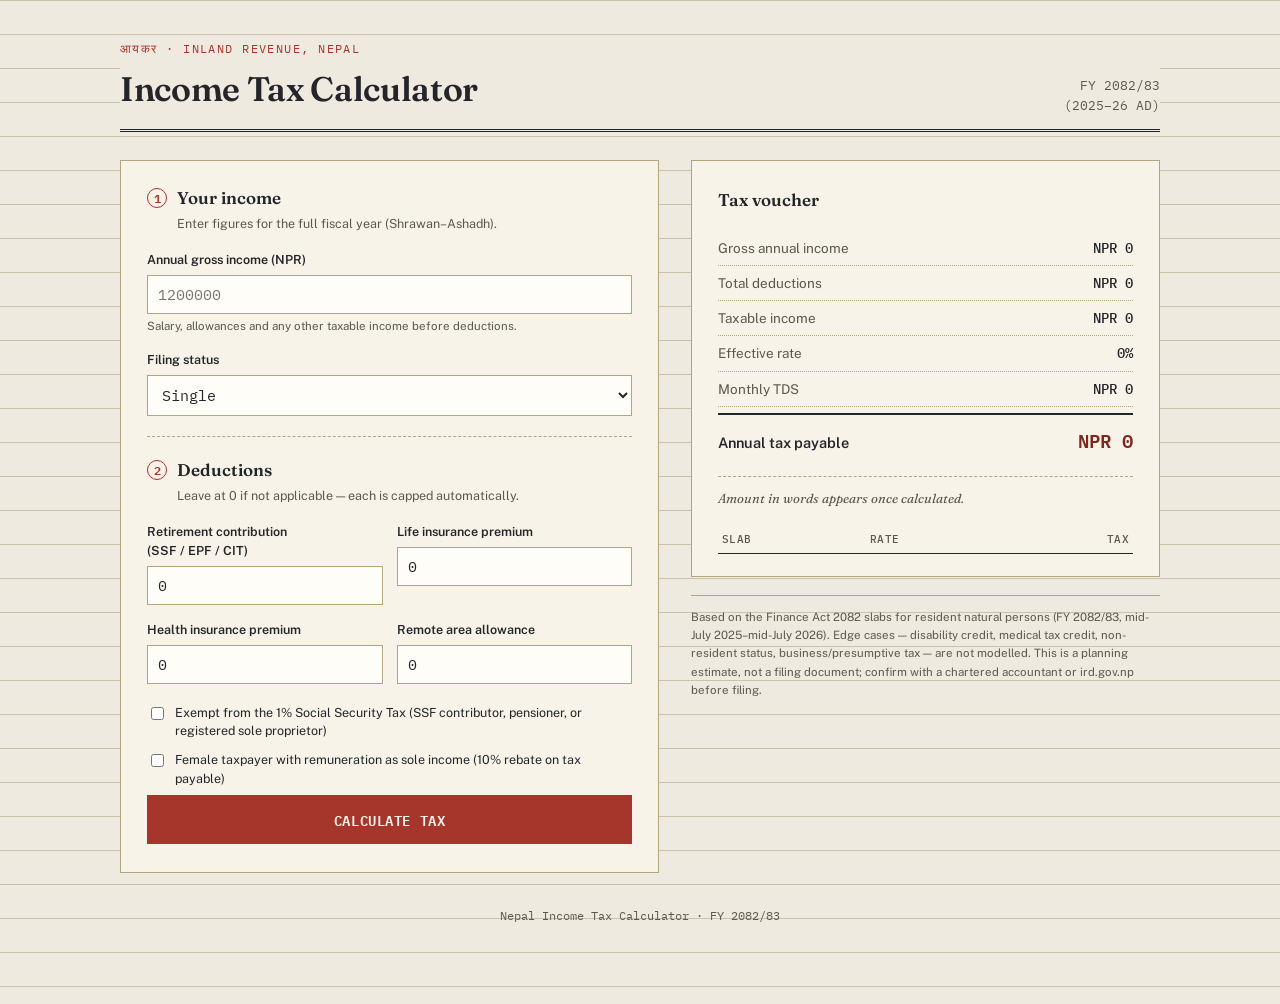
==== index.html @ 4b5501b2 "Rename index.html.html to index.html" ====
<!DOCTYPE html>
<html lang="en">
<head>
<meta charset="UTF-8">
<meta name="viewport" content="width=device-width, initial-scale=1.0">
<title>Nepal Income Tax Calculator FY 2082/83 (2025/26)</title>
<meta name="description" content="Free Nepal income tax / TDS calculator for FY 2082/83 (2025-26). Progressive slabs, SSF/insurance deductions, female rebate, monthly TDS.">
<link rel="preconnect" href="https://fonts.googleapis.com">
<link rel="preconnect" href="https://fonts.gstatic.com" crossorigin>
<link href="https://fonts.googleapis.com/css2?family=Fraunces:opsz,wght@9..144,400;9..144,500;9..144,600&family=Public+Sans:wght@400;500;600&family=IBM+Plex+Mono:wght@400;500;600&display=swap" rel="stylesheet">
<style>
  :root{
    --paper:#EFEAE0;
    --paper-card:#F7F3E9;
    --ink:#23252B;
    --ink-soft:#5b584e;
    --rule:#CBC2A8;
    --rule-strong:#B3A67C;
    --crimson:#A6362B;
    --crimson-dark:#7C271F;
    --gold:#9C7A2E;
    --forest:#33513A;
  }
  *{box-sizing:border-box;}
  html,body{margin:0;padding:0;}
  body{
    background:var(--paper);
    background-image:
      linear-gradient(var(--rule) 1px, transparent 1px);
    background-size: 100% 34px;
    color:var(--ink);
    font-family:'Public Sans', sans-serif;
    line-height:1.5;
    padding: 40px 20px 80px;
  }
  .wrap{max-width:1040px;margin:0 auto;}
  header{
    display:flex; justify-content:space-between; align-items:flex-end;
    border-bottom: 3px double var(--ink);
    padding-bottom: 14px; margin-bottom: 28px;
    background: var(--paper);
  }
  .eyebrow{
    font-family:'IBM Plex Mono', monospace;
    font-size:12px; letter-spacing:.12em; text-transform:uppercase;
    color:var(--crimson); margin:0 0 6px;
  }
  h1{
    font-family:'Fraunces', serif; font-weight:600; font-size:34px;
    margin:0; letter-spacing:-0.01em;
  }
  header .fy{
    font-family:'IBM Plex Mono', monospace; font-size:13px; text-align:right;
    color:var(--ink-soft); background:var(--paper);
  }
  .layout{
    display:grid; grid-template-columns: 1.15fr 1fr; gap: 32px;
    align-items:start;
  }
  @media (max-width: 860px){ .layout{ grid-template-columns: 1fr; } }

  .ledger{
    background:var(--paper-card);
    border:1px solid var(--rule-strong);
    padding: 24px 26px 28px;
  }
  .ledger h2{
    font-family:'Fraunces', serif; font-size:17px; font-weight:600;
    margin:0 0 4px; display:flex; align-items:center; gap:10px;
  }
  .ledger h2 .num{
    font-family:'IBM Plex Mono', monospace; font-size:12px; color:var(--crimson);
    border:1px solid var(--crimson); width:20px; height:20px; border-radius:50%;
    display:flex; align-items:center; justify-content:center; flex-shrink:0;
  }
  .ledger .sub{ font-size:12.5px; color:var(--ink-soft); margin:0 0 18px 30px;}

  .field{ margin-bottom:16px; }
  .field label{
    display:block; font-size:12.5px; font-weight:600; color:var(--ink);
    margin-bottom:5px;
  }
  .field .hint{ font-size:11.5px; color:var(--ink-soft); margin-top:4px; }
  .field input[type=number], .field select{
    width:100%; font-family:'IBM Plex Mono', monospace; font-size:15px;
    padding:9px 10px; border:1px solid var(--rule-strong);
    background:#FFFDF7; color:var(--ink);
  }
  .field input[type=number]:focus, .field select:focus{
    outline:2px solid var(--crimson); outline-offset:1px;
  }
  .row2{ display:grid; grid-template-columns:1fr 1fr; gap:14px; }
  .checks{ display:flex; flex-direction:column; gap:10px; margin-top:4px; }
  .check{ display:flex; align-items:flex-start; gap:8px; font-size:12.5px; }
  .check input{ margin-top:3px; }
  .divider{ border:none; border-top:1px dashed var(--rule-strong); margin:20px 0; }

  button.calc{
    width:100%; margin-top:6px; padding:13px; font-family:'IBM Plex Mono', monospace;
    font-size:14px; font-weight:600; letter-spacing:.04em; text-transform:uppercase;
    background:var(--crimson); color:#F7F3E9; border:none; cursor:pointer;
  }
  button.calc:hover{ background:var(--crimson-dark); }

  .result-col{ position:relative; }
  .voucher{
    background:var(--paper-card); border:1px solid var(--rule-strong);
    padding:26px 26px 22px; min-height: 200px; position:relative; overflow:hidden;
  }
  .voucher h2{
    font-family:'Fraunces', serif; font-size:17px; font-weight:600; margin:0 0 18px;
  }
  .line{
    display:flex; justify-content:space-between; align-items:baseline;
    padding:7px 0; border-bottom:1px dotted var(--rule-strong);
    font-size:13.5px;
  }
  .line .lbl{ color:var(--ink-soft); }
  .line .val{ font-family:'IBM Plex Mono', monospace; font-weight:500; }
  .line.total{
    border-bottom:none; border-top:2px solid var(--ink); margin-top:6px; padding-top:12px;
  }
  .line.total .lbl{ color:var(--ink); font-weight:600; font-size:14.5px; }
  .line.total .val{ font-size:19px; font-weight:600; color:var(--crimson-dark); }

  .words{
    font-family:'Fraunces', serif; font-style:italic; font-size:13px;
    color:var(--ink-soft); margin-top:14px; border-top:1px dashed var(--rule-strong);
    padding-top:12px;
  }

  .slabtable{ width:100%; border-collapse:collapse; margin-top:18px; font-size:12px; }
  .slabtable th{
    text-align:left; font-family:'IBM Plex Mono', monospace; font-weight:500;
    color:var(--ink-soft); border-bottom:1px solid var(--ink); padding:5px 4px;
    text-transform:uppercase; letter-spacing:.03em; font-size:10.5px;
  }
  .slabtable td{
    padding:6px 4px; border-bottom:1px dotted var(--rule);
    font-family:'IBM Plex Mono', monospace;
  }
  .slabtable td:last-child, .slabtable th:last-child{ text-align:right; }

  .stamp-zone{
    position:absolute; top:20px; right:20px; width:112px; height:112px;
    opacity:0; transform:scale(1.5) rotate(-14deg);
    transition: opacity .35s ease, transform .45s cubic-bezier(.2,1.4,.4,1);
    pointer-events:none;
  }
  .stamp-zone.show{ opacity:1; transform:scale(1) rotate(-9deg); }
  .stamp-zone svg{ width:100%; height:100%; }

  .note{
    font-size:11.5px; color:var(--ink-soft); margin-top:18px; line-height:1.6;
    border-top:1px solid var(--rule-strong); padding-top:12px;
  }
  footer{
    margin-top:34px; text-align:center; font-size:11.5px; color:var(--ink-soft);
    font-family:'IBM Plex Mono', monospace;
  }
</style>
</head>
<body>
<div class="wrap">

  <header>
    <div>
      <p class="eyebrow">आयकर &middot; Inland Revenue, Nepal</p>
      <h1>Income Tax Calculator</h1>
    </div>
    <div class="fy">FY 2082/83<br>(2025&ndash;26 AD)</div>
  </header>

  <div class="layout">

    <div class="ledger">
      <h2><span class="num">1</span> Your income</h2>
      <p class="sub">Enter figures for the full fiscal year (Shrawan&ndash;Ashadh).</p>

      <div class="field">
        <label for="gross">Annual gross income (NPR)</label>
        <input type="number" id="gross" min="0" step="1000" placeholder="1200000">
        <div class="hint">Salary, allowances and any other taxable income before deductions.</div>
      </div>

      <div class="field">
        <label for="status">Filing status</label>
        <select id="status">
          <option value="single">Single</option>
          <option value="couple">Couple (joint)</option>
        </select>
      </div>

      <hr class="divider">
      <h2><span class="num">2</span> Deductions</h2>
      <p class="sub">Leave at 0 if not applicable &mdash; each is capped automatically.</p>

      <div class="row2">
        <div class="field">
          <label for="retire">Retirement contribution<br>(SSF / EPF / CIT)</label>
          <input type="number" id="retire" min="0" step="1000" value="0">
        </div>
        <div class="field">
          <label for="life">Life insurance premium</label>
          <input type="number" id="life" min="0" step="500" value="0">
        </div>
      </div>
      <div class="row2">
        <div class="field">
          <label for="health">Health insurance premium</label>
          <input type="number" id="health" min="0" step="500" value="0">
        </div>
        <div class="field">
          <label for="remote">Remote area allowance</label>
          <input type="number" id="remote" min="0" step="1000" value="0">
        </div>
      </div>

      <div class="checks">
        <label class="check"><input type="checkbox" id="ssfExempt"> Exempt from the 1% Social Security Tax (SSF contributor, pensioner, or registered sole proprietor)</label>
        <label class="check"><input type="checkbox" id="femaleRebate"> Female taxpayer with remuneration as sole income (10% rebate on tax payable)</label>
      </div>

      <button class="calc" id="calcBtn">Calculate tax</button>
    </div>

    <div class="result-col">
      <div class="voucher" id="voucher">
        <h2>Tax voucher</h2>

        <div class="line"><span class="lbl">Gross annual income</span><span class="val" id="rGross">NPR 0</span></div>
        <div class="line"><span class="lbl">Total deductions</span><span class="val" id="rDeduct">NPR 0</span></div>
        <div class="line"><span class="lbl">Taxable income</span><span class="val" id="rTaxable">NPR 0</span></div>
        <div class="line"><span class="lbl">Effective rate</span><span class="val" id="rEff">0%</span></div>
        <div class="line"><span class="lbl">Monthly TDS</span><span class="val" id="rMonthly">NPR 0</span></div>
        <div class="line total"><span class="lbl">Annual tax payable</span><span class="val" id="rTotal">NPR 0</span></div>

        <p class="words" id="rWords">Amount in words appears once calculated.</p>

        <table class="slabtable">
          <thead><tr><th>Slab</th><th>Rate</th><th>Tax</th></tr></thead>
          <tbody id="slabBody"></tbody>
        </table>

        <div class="stamp-zone" id="stampZone">
          <svg viewBox="0 0 120 120">
            <circle cx="60" cy="60" r="52" fill="none" stroke="#A6362B" stroke-width="3" stroke-dasharray="4 3"/>
            <circle cx="60" cy="60" r="43" fill="none" stroke="#A6362B" stroke-width="1.5"/>
            <text x="60" y="42" text-anchor="middle" font-family="IBM Plex Mono, monospace" font-size="9" fill="#A6362B" font-weight="600" letter-spacing="1">CALCULATED</text>
            <text x="60" y="68" text-anchor="middle" font-family="Fraunces, serif" font-size="17" fill="#A6362B" font-weight="600">कर</text>
            <text x="60" y="88" text-anchor="middle" font-family="IBM Plex Mono, monospace" font-size="8" fill="#A6362B" letter-spacing="1">FY 2082/83</text>
          </svg>
        </div>
      </div>

      <p class="note">Based on the Finance Act 2082 slabs for resident natural persons (FY 2082/83, mid-July 2025&ndash;mid-July 2026). Edge cases &mdash; disability credit, medical tax credit, non-resident status, business/presumptive tax &mdash; are not modelled. This is a planning estimate, not a filing document; confirm with a chartered accountant or ird.gov.np before filing.</p>
    </div>

  </div>

  <footer>Nepal Income Tax Calculator &middot; FY 2082/83</footer>
</div>

<script>
function slabsFor(status){
  if(status === 'couple'){
    return [
      [0, 600000, 0.01],
      [600000, 800000, 0.10],
      [800000, 1100000, 0.20],
      [1100000, 2000000, 0.30],
      [2000000, 5000000, 0.36],
      [5000000, Infinity, 0.39]
    ];
  }
  return [
    [0, 500000, 0.01],
    [500000, 700000, 0.10],
    [700000, 1000000, 0.20],
    [1000000, 2000000, 0.30],
    [2000000, 5000000, 0.36],
    [5000000, Infinity, 0.39]
  ];
}

function fmt(n){
  n = Math.round(n);
  return 'NPR ' + n.toLocaleString('en-IN');
}

function numberToWordsNPR(n){
  n = Math.round(n);
  if(n === 0) return 'Zero rupees only.';
  const ones = ['','one','two','three','four','five','six','seven','eight','nine','ten',
    'eleven','twelve','thirteen','fourteen','fifteen','sixteen','seventeen','eighteen','nineteen'];
  const tens = ['','','twenty','thirty','forty','fifty','sixty','seventy','eighty','ninety'];
  function twoDigit(x){
    if(x < 20) return ones[x];
    return tens[Math.floor(x/10)] + (x%10 ? '-' + ones[x%10] : '');
  }
  function threeDigit(x){
    let s = '';
    if(x >= 100){ s += ones[Math.floor(x/100)] + ' hundred'; x = x % 100; if(x) s += ' '; }
    if(x) s += twoDigit(x);
    return s;
  }
  let crore = Math.floor(n / 10000000); n %= 10000000;
  let lakh = Math.floor(n / 100000); n %= 100000;
  let thousand = Math.floor(n / 1000); n %= 1000;
  let rest = n;
  let parts = [];
  if(crore) parts.push(threeDigit(crore) + ' crore');
  if(lakh) parts.push(threeDigit(lakh) + ' lakh');
  if(thousand) parts.push(threeDigit(thousand) + ' thousand');
  if(rest) parts.push(threeDigit(rest));
  let words = parts.join(' ');
  words = words.charAt(0).toUpperCase() + words.slice(1);
  return words + ' rupees only.';
}

document.getElementById('calcBtn').addEventListener('click', function(){
  const gross = parseFloat(document.getElementById('gross').value) || 0;
  const status = document.getElementById('status').value;
  const retireRaw = parseFloat(document.getElementById('retire').value) || 0;
  const lifeRaw = parseFloat(document.getElementById('life').value) || 0;
  const healthRaw = parseFloat(document.getElementById('health').value) || 0;
  const remoteRaw = parseFloat(document.getElementById('remote').value) || 0;
  const ssfExempt = document.getElementById('ssfExempt').checked;
  const femaleRebate = document.getElementById('femaleRebate').checked;

  const retire = Math.min(retireRaw, 500000, gross/3);
  const life = Math.min(lifeRaw, 40000);
  const health = Math.min(healthRaw, 20000);
  const remote = Math.min(remoteRaw, 50000);
  const totalDeduct = retire + life + health + remote;

  const taxable = Math.max(gross - totalDeduct, 0);

  const slabs = slabsFor(status);
  let tax = 0;
  let remaining = taxable;
  let breakdown = [];

  for(const [from, to, rate] of slabs){
    if(remaining <= 0) break;
    const bandSize = (to === Infinity) ? remaining : Math.min(to - from, remaining);
    if(bandSize <= 0) continue;
    let bandTax = bandSize * rate;
    if(ssfExempt && rate === 0.01) bandTax = 0;
    tax += bandTax;
    breakdown.push({from, to, rate, bandSize, bandTax});
    remaining -= bandSize;
  }

  if(femaleRebate) tax = tax * 0.9;

  const effRate = gross > 0 ? (tax / gross * 100) : 0;
  const monthly = tax / 12;

  document.getElementById('rGross').textContent = fmt(gross);
  document.getElementById('rDeduct').textContent = fmt(totalDeduct);
  document.getElementById('rTaxable').textContent = fmt(taxable);
  document.getElementById('rEff').textContent = effRate.toFixed(1) + '%';
  document.getElementById('rMonthly').textContent = fmt(monthly);
  document.getElementById('rTotal').textContent = fmt(tax);
  document.getElementById('rWords').textContent = numberToWordsNPR(tax);

  const body = document.getElementById('slabBody');
  body.innerHTML = '';
  breakdown.forEach(b=>{
    const tr = document.createElement('tr');
    const rateLabel = (ssfExempt && b.rate === 0.01) ? '0% (exempt)' : (b.rate*100) + '%';
    const toLabel = b.to === Infinity ? 'above' : fmt(b.to);
    tr.innerHTML = '<td>' + fmt(b.from) + ' &ndash; ' + toLabel + '</td>' +
                   '<td>' + rateLabel + '</td>' +
                   '<td>' + fmt(b.bandTax) + '</td>';
    body.appendChild(tr);
  });

  const stamp = document.getElementById('stampZone');
  stamp.classList.remove('show');
  void stamp.offsetWidth;
  stamp.classList.add('show');
});
</script>
</body>
</html>
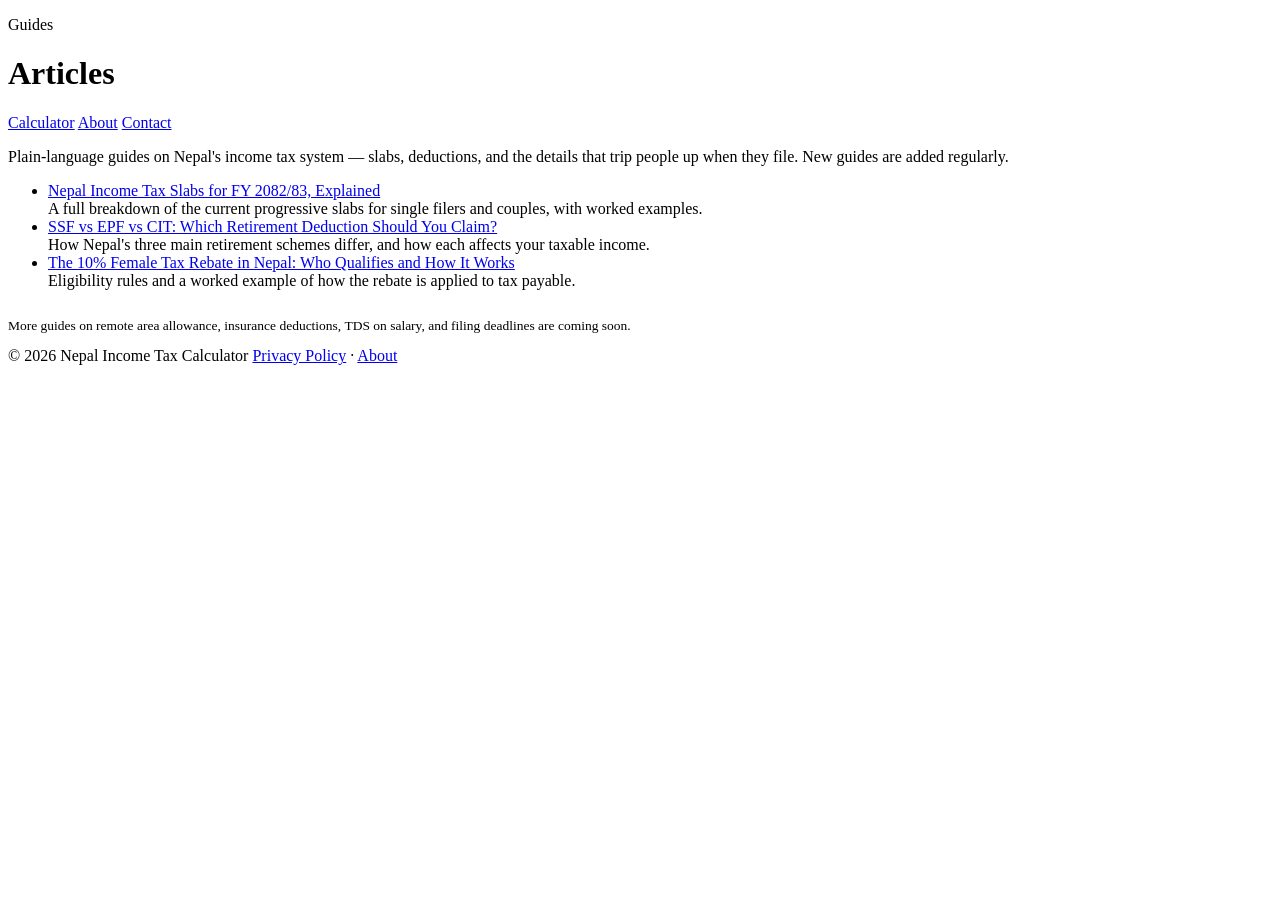
==== commit 6d8168e3: "Add files via upload Add site pages and articles" ====
--- a/index.html
+++ b/index.html
@@ -3,385 +3,49 @@
 <head>
 <meta charset="UTF-8">
 <meta name="viewport" content="width=device-width, initial-scale=1.0">
-<title>Nepal Income Tax Calculator FY 2082/83 (2025/26)</title>
-<meta name="description" content="Free Nepal income tax / TDS calculator for FY 2082/83 (2025-26). Progressive slabs, SSF/insurance deductions, female rebate, monthly TDS.">
+<title>Articles | Nepal Income Tax Calculator</title>
+<meta name="description" content="Guides on Nepal income tax: slabs, deductions, SSF vs EPF, filing tips, and more.">
 <link rel="preconnect" href="https://fonts.googleapis.com">
-<link rel="preconnect" href="https://fonts.gstatic.com" crossorigin>
 <link href="https://fonts.googleapis.com/css2?family=Fraunces:opsz,wght@9..144,400;9..144,500;9..144,600&family=Public+Sans:wght@400;500;600&family=IBM+Plex+Mono:wght@400;500;600&display=swap" rel="stylesheet">
-<style>
-  :root{
-    --paper:#EFEAE0;
-    --paper-card:#F7F3E9;
-    --ink:#23252B;
-    --ink-soft:#5b584e;
-    --rule:#CBC2A8;
-    --rule-strong:#B3A67C;
-    --crimson:#A6362B;
-    --crimson-dark:#7C271F;
-    --gold:#9C7A2E;
-    --forest:#33513A;
-  }
-  *{box-sizing:border-box;}
-  html,body{margin:0;padding:0;}
-  body{
-    background:var(--paper);
-    background-image:
-      linear-gradient(var(--rule) 1px, transparent 1px);
-    background-size: 100% 34px;
-    color:var(--ink);
-    font-family:'Public Sans', sans-serif;
-    line-height:1.5;
-    padding: 40px 20px 80px;
-  }
-  .wrap{max-width:1040px;margin:0 auto;}
-  header{
-    display:flex; justify-content:space-between; align-items:flex-end;
-    border-bottom: 3px double var(--ink);
-    padding-bottom: 14px; margin-bottom: 28px;
-    background: var(--paper);
-  }
-  .eyebrow{
-    font-family:'IBM Plex Mono', monospace;
-    font-size:12px; letter-spacing:.12em; text-transform:uppercase;
-    color:var(--crimson); margin:0 0 6px;
-  }
-  h1{
-    font-family:'Fraunces', serif; font-weight:600; font-size:34px;
-    margin:0; letter-spacing:-0.01em;
-  }
-  header .fy{
-    font-family:'IBM Plex Mono', monospace; font-size:13px; text-align:right;
-    color:var(--ink-soft); background:var(--paper);
-  }
-  .layout{
-    display:grid; grid-template-columns: 1.15fr 1fr; gap: 32px;
-    align-items:start;
-  }
-  @media (max-width: 860px){ .layout{ grid-template-columns: 1fr; } }
-
-  .ledger{
-    background:var(--paper-card);
-    border:1px solid var(--rule-strong);
-    padding: 24px 26px 28px;
-  }
-  .ledger h2{
-    font-family:'Fraunces', serif; font-size:17px; font-weight:600;
-    margin:0 0 4px; display:flex; align-items:center; gap:10px;
-  }
-  .ledger h2 .num{
-    font-family:'IBM Plex Mono', monospace; font-size:12px; color:var(--crimson);
-    border:1px solid var(--crimson); width:20px; height:20px; border-radius:50%;
-    display:flex; align-items:center; justify-content:center; flex-shrink:0;
-  }
-  .ledger .sub{ font-size:12.5px; color:var(--ink-soft); margin:0 0 18px 30px;}
-
-  .field{ margin-bottom:16px; }
-  .field label{
-    display:block; font-size:12.5px; font-weight:600; color:var(--ink);
-    margin-bottom:5px;
-  }
-  .field .hint{ font-size:11.5px; color:var(--ink-soft); margin-top:4px; }
-  .field input[type=number], .field select{
-    width:100%; font-family:'IBM Plex Mono', monospace; font-size:15px;
-    padding:9px 10px; border:1px solid var(--rule-strong);
-    background:#FFFDF7; color:var(--ink);
-  }
-  .field input[type=number]:focus, .field select:focus{
-    outline:2px solid var(--crimson); outline-offset:1px;
-  }
-  .row2{ display:grid; grid-template-columns:1fr 1fr; gap:14px; }
-  .checks{ display:flex; flex-direction:column; gap:10px; margin-top:4px; }
-  .check{ display:flex; align-items:flex-start; gap:8px; font-size:12.5px; }
-  .check input{ margin-top:3px; }
-  .divider{ border:none; border-top:1px dashed var(--rule-strong); margin:20px 0; }
-
-  button.calc{
-    width:100%; margin-top:6px; padding:13px; font-family:'IBM Plex Mono', monospace;
-    font-size:14px; font-weight:600; letter-spacing:.04em; text-transform:uppercase;
-    background:var(--crimson); color:#F7F3E9; border:none; cursor:pointer;
-  }
-  button.calc:hover{ background:var(--crimson-dark); }
-
-  .result-col{ position:relative; }
-  .voucher{
-    background:var(--paper-card); border:1px solid var(--rule-strong);
-    padding:26px 26px 22px; min-height: 200px; position:relative; overflow:hidden;
-  }
-  .voucher h2{
-    font-family:'Fraunces', serif; font-size:17px; font-weight:600; margin:0 0 18px;
-  }
-  .line{
-    display:flex; justify-content:space-between; align-items:baseline;
-    padding:7px 0; border-bottom:1px dotted var(--rule-strong);
-    font-size:13.5px;
-  }
-  .line .lbl{ color:var(--ink-soft); }
-  .line .val{ font-family:'IBM Plex Mono', monospace; font-weight:500; }
-  .line.total{
-    border-bottom:none; border-top:2px solid var(--ink); margin-top:6px; padding-top:12px;
-  }
-  .line.total .lbl{ color:var(--ink); font-weight:600; font-size:14.5px; }
-  .line.total .val{ font-size:19px; font-weight:600; color:var(--crimson-dark); }
-
-  .words{
-    font-family:'Fraunces', serif; font-style:italic; font-size:13px;
-    color:var(--ink-soft); margin-top:14px; border-top:1px dashed var(--rule-strong);
-    padding-top:12px;
-  }
-
-  .slabtable{ width:100%; border-collapse:collapse; margin-top:18px; font-size:12px; }
-  .slabtable th{
-    text-align:left; font-family:'IBM Plex Mono', monospace; font-weight:500;
-    color:var(--ink-soft); border-bottom:1px solid var(--ink); padding:5px 4px;
-    text-transform:uppercase; letter-spacing:.03em; font-size:10.5px;
-  }
-  .slabtable td{
-    padding:6px 4px; border-bottom:1px dotted var(--rule);
-    font-family:'IBM Plex Mono', monospace;
-  }
-  .slabtable td:last-child, .slabtable th:last-child{ text-align:right; }
-
-  .stamp-zone{
-    position:absolute; top:20px; right:20px; width:112px; height:112px;
-    opacity:0; transform:scale(1.5) rotate(-14deg);
-    transition: opacity .35s ease, transform .45s cubic-bezier(.2,1.4,.4,1);
-    pointer-events:none;
-  }
-  .stamp-zone.show{ opacity:1; transform:scale(1) rotate(-9deg); }
-  .stamp-zone svg{ width:100%; height:100%; }
-
-  .note{
-    font-size:11.5px; color:var(--ink-soft); margin-top:18px; line-height:1.6;
-    border-top:1px solid var(--rule-strong); padding-top:12px;
-  }
-  footer{
-    margin-top:34px; text-align:center; font-size:11.5px; color:var(--ink-soft);
-    font-family:'IBM Plex Mono', monospace;
-  }
-</style>
+<link rel="stylesheet" href="../assets/style.css">
 </head>
 <body>
 <div class="wrap">
-
-  <header>
+  <header class="site">
     <div>
-      <p class="eyebrow">आयकर &middot; Inland Revenue, Nepal</p>
-      <h1>Income Tax Calculator</h1>
+      <p class="eyebrow">Guides</p>
+      <h1>Articles</h1>
     </div>
-    <div class="fy">FY 2082/83<br>(2025&ndash;26 AD)</div>
+    <nav class="sitenav">
+      <a href="../index.html">Calculator</a>
+      <a href="../about.html">About</a>
+      <a href="../contact.html">Contact</a>
+    </nav>
   </header>
 
-  <div class="layout">
+  <p>Plain-language guides on Nepal's income tax system — slabs, deductions, and the details that trip people up when they file. New guides are added regularly.</p>
 
-    <div class="ledger">
-      <h2><span class="num">1</span> Your income</h2>
-      <p class="sub">Enter figures for the full fiscal year (Shrawan&ndash;Ashadh).</p>
+  <ul class="article-list">
+    <li>
+      <a href="tax-slabs-fy-2082-83.html">Nepal Income Tax Slabs for FY 2082/83, Explained</a>
+      <div class="desc">A full breakdown of the current progressive slabs for single filers and couples, with worked examples.</div>
+    </li>
+    <li>
+      <a href="ssf-vs-epf-vs-cit.html">SSF vs EPF vs CIT: Which Retirement Deduction Should You Claim?</a>
+      <div class="desc">How Nepal's three main retirement schemes differ, and how each affects your taxable income.</div>
+    </li>
+    <li>
+      <a href="female-tax-rebate-nepal.html">The 10% Female Tax Rebate in Nepal: Who Qualifies and How It Works</a>
+      <div class="desc">Eligibility rules and a worked example of how the rebate is applied to tax payable.</div>
+    </li>
+  </ul>
 
-      <div class="field">
-        <label for="gross">Annual gross income (NPR)</label>
-        <input type="number" id="gross" min="0" step="1000" placeholder="1200000">
-        <div class="hint">Salary, allowances and any other taxable income before deductions.</div>
-      </div>
+  <p style="margin-top:28px; color:var(--ink-soft); font-size:13.5px;">More guides on remote area allowance, insurance deductions, TDS on salary, and filing deadlines are coming soon.</p>
 
-      <div class="field">
-        <label for="status">Filing status</label>
-        <select id="status">
-          <option value="single">Single</option>
-          <option value="couple">Couple (joint)</option>
-        </select>
-      </div>
-
-      <hr class="divider">
-      <h2><span class="num">2</span> Deductions</h2>
-      <p class="sub">Leave at 0 if not applicable &mdash; each is capped automatically.</p>
-
-      <div class="row2">
-        <div class="field">
-          <label for="retire">Retirement contribution<br>(SSF / EPF / CIT)</label>
-          <input type="number" id="retire" min="0" step="1000" value="0">
-        </div>
-        <div class="field">
-          <label for="life">Life insurance premium</label>
-          <input type="number" id="life" min="0" step="500" value="0">
-        </div>
-      </div>
-      <div class="row2">
-        <div class="field">
-          <label for="health">Health insurance premium</label>
-          <input type="number" id="health" min="0" step="500" value="0">
-        </div>
-        <div class="field">
-          <label for="remote">Remote area allowance</label>
-          <input type="number" id="remote" min="0" step="1000" value="0">
-        </div>
-      </div>
-
-      <div class="checks">
-        <label class="check"><input type="checkbox" id="ssfExempt"> Exempt from the 1% Social Security Tax (SSF contributor, pensioner, or registered sole proprietor)</label>
-        <label class="check"><input type="checkbox" id="femaleRebate"> Female taxpayer with remuneration as sole income (10% rebate on tax payable)</label>
-      </div>
-
-      <button class="calc" id="calcBtn">Calculate tax</button>
-    </div>
-
-    <div class="result-col">
-      <div class="voucher" id="voucher">
-        <h2>Tax voucher</h2>
-
-        <div class="line"><span class="lbl">Gross annual income</span><span class="val" id="rGross">NPR 0</span></div>
-        <div class="line"><span class="lbl">Total deductions</span><span class="val" id="rDeduct">NPR 0</span></div>
-        <div class="line"><span class="lbl">Taxable income</span><span class="val" id="rTaxable">NPR 0</span></div>
-        <div class="line"><span class="lbl">Effective rate</span><span class="val" id="rEff">0%</span></div>
-        <div class="line"><span class="lbl">Monthly TDS</span><span class="val" id="rMonthly">NPR 0</span></div>
-        <div class="line total"><span class="lbl">Annual tax payable</span><span class="val" id="rTotal">NPR 0</span></div>
-
-        <p class="words" id="rWords">Amount in words appears once calculated.</p>
-
-        <table class="slabtable">
-          <thead><tr><th>Slab</th><th>Rate</th><th>Tax</th></tr></thead>
-          <tbody id="slabBody"></tbody>
-        </table>
-
-        <div class="stamp-zone" id="stampZone">
-          <svg viewBox="0 0 120 120">
-            <circle cx="60" cy="60" r="52" fill="none" stroke="#A6362B" stroke-width="3" stroke-dasharray="4 3"/>
-            <circle cx="60" cy="60" r="43" fill="none" stroke="#A6362B" stroke-width="1.5"/>
-            <text x="60" y="42" text-anchor="middle" font-family="IBM Plex Mono, monospace" font-size="9" fill="#A6362B" font-weight="600" letter-spacing="1">CALCULATED</text>
-            <text x="60" y="68" text-anchor="middle" font-family="Fraunces, serif" font-size="17" fill="#A6362B" font-weight="600">कर</text>
-            <text x="60" y="88" text-anchor="middle" font-family="IBM Plex Mono, monospace" font-size="8" fill="#A6362B" letter-spacing="1">FY 2082/83</text>
-          </svg>
-        </div>
-      </div>
-
-      <p class="note">Based on the Finance Act 2082 slabs for resident natural persons (FY 2082/83, mid-July 2025&ndash;mid-July 2026). Edge cases &mdash; disability credit, medical tax credit, non-resident status, business/presumptive tax &mdash; are not modelled. This is a planning estimate, not a filing document; confirm with a chartered accountant or ird.gov.np before filing.</p>
-    </div>
-
-  </div>
-
-  <footer>Nepal Income Tax Calculator &middot; FY 2082/83</footer>
+  <footer class="site">
+    <span>&copy; 2026 Nepal Income Tax Calculator</span>
+    <span><a href="../privacy.html">Privacy Policy</a> &middot; <a href="../about.html">About</a></span>
+  </footer>
 </div>
-
-<script>
-function slabsFor(status){
-  if(status === 'couple'){
-    return [
-      [0, 600000, 0.01],
-      [600000, 800000, 0.10],
-      [800000, 1100000, 0.20],
-      [1100000, 2000000, 0.30],
-      [2000000, 5000000, 0.36],
-      [5000000, Infinity, 0.39]
-    ];
-  }
-  return [
-    [0, 500000, 0.01],
-    [500000, 700000, 0.10],
-    [700000, 1000000, 0.20],
-    [1000000, 2000000, 0.30],
-    [2000000, 5000000, 0.36],
-    [5000000, Infinity, 0.39]
-  ];
-}
-
-function fmt(n){
-  n = Math.round(n);
-  return 'NPR ' + n.toLocaleString('en-IN');
-}
-
-function numberToWordsNPR(n){
-  n = Math.round(n);
-  if(n === 0) return 'Zero rupees only.';
-  const ones = ['','one','two','three','four','five','six','seven','eight','nine','ten',
-    'eleven','twelve','thirteen','fourteen','fifteen','sixteen','seventeen','eighteen','nineteen'];
-  const tens = ['','','twenty','thirty','forty','fifty','sixty','seventy','eighty','ninety'];
-  function twoDigit(x){
-    if(x < 20) return ones[x];
-    return tens[Math.floor(x/10)] + (x%10 ? '-' + ones[x%10] : '');
-  }
-  function threeDigit(x){
-    let s = '';
-    if(x >= 100){ s += ones[Math.floor(x/100)] + ' hundred'; x = x % 100; if(x) s += ' '; }
-    if(x) s += twoDigit(x);
-    return s;
-  }
-  let crore = Math.floor(n / 10000000); n %= 10000000;
-  let lakh = Math.floor(n / 100000); n %= 100000;
-  let thousand = Math.floor(n / 1000); n %= 1000;
-  let rest = n;
-  let parts = [];
-  if(crore) parts.push(threeDigit(crore) + ' crore');
-  if(lakh) parts.push(threeDigit(lakh) + ' lakh');
-  if(thousand) parts.push(threeDigit(thousand) + ' thousand');
-  if(rest) parts.push(threeDigit(rest));
-  let words = parts.join(' ');
-  words = words.charAt(0).toUpperCase() + words.slice(1);
-  return words + ' rupees only.';
-}
-
-document.getElementById('calcBtn').addEventListener('click', function(){
-  const gross = parseFloat(document.getElementById('gross').value) || 0;
-  const status = document.getElementById('status').value;
-  const retireRaw = parseFloat(document.getElementById('retire').value) || 0;
-  const lifeRaw = parseFloat(document.getElementById('life').value) || 0;
-  const healthRaw = parseFloat(document.getElementById('health').value) || 0;
-  const remoteRaw = parseFloat(document.getElementById('remote').value) || 0;
-  const ssfExempt = document.getElementById('ssfExempt').checked;
-  const femaleRebate = document.getElementById('femaleRebate').checked;
-
-  const retire = Math.min(retireRaw, 500000, gross/3);
-  const life = Math.min(lifeRaw, 40000);
-  const health = Math.min(healthRaw, 20000);
-  const remote = Math.min(remoteRaw, 50000);
-  const totalDeduct = retire + life + health + remote;
-
-  const taxable = Math.max(gross - totalDeduct, 0);
-
-  const slabs = slabsFor(status);
-  let tax = 0;
-  let remaining = taxable;
-  let breakdown = [];
-
-  for(const [from, to, rate] of slabs){
-    if(remaining <= 0) break;
-    const bandSize = (to === Infinity) ? remaining : Math.min(to - from, remaining);
-    if(bandSize <= 0) continue;
-    let bandTax = bandSize * rate;
-    if(ssfExempt && rate === 0.01) bandTax = 0;
-    tax += bandTax;
-    breakdown.push({from, to, rate, bandSize, bandTax});
-    remaining -= bandSize;
-  }
-
-  if(femaleRebate) tax = tax * 0.9;
-
-  const effRate = gross > 0 ? (tax / gross * 100) : 0;
-  const monthly = tax / 12;
-
-  document.getElementById('rGross').textContent = fmt(gross);
-  document.getElementById('rDeduct').textContent = fmt(totalDeduct);
-  document.getElementById('rTaxable').textContent = fmt(taxable);
-  document.getElementById('rEff').textContent = effRate.toFixed(1) + '%';
-  document.getElementById('rMonthly').textContent = fmt(monthly);
-  document.getElementById('rTotal').textContent = fmt(tax);
-  document.getElementById('rWords').textContent = numberToWordsNPR(tax);
-
-  const body = document.getElementById('slabBody');
-  body.innerHTML = '';
-  breakdown.forEach(b=>{
-    const tr = document.createElement('tr');
-    const rateLabel = (ssfExempt && b.rate === 0.01) ? '0% (exempt)' : (b.rate*100) + '%';
-    const toLabel = b.to === Infinity ? 'above' : fmt(b.to);
-    tr.innerHTML = '<td>' + fmt(b.from) + ' &ndash; ' + toLabel + '</td>' +
-                   '<td>' + rateLabel + '</td>' +
-                   '<td>' + fmt(b.bandTax) + '</td>';
-    body.appendChild(tr);
-  });
-
-  const stamp = document.getElementById('stampZone');
-  stamp.classList.remove('show');
-  void stamp.offsetWidth;
-  stamp.classList.add('show');
-});
-</script>
 </body>
 </html>
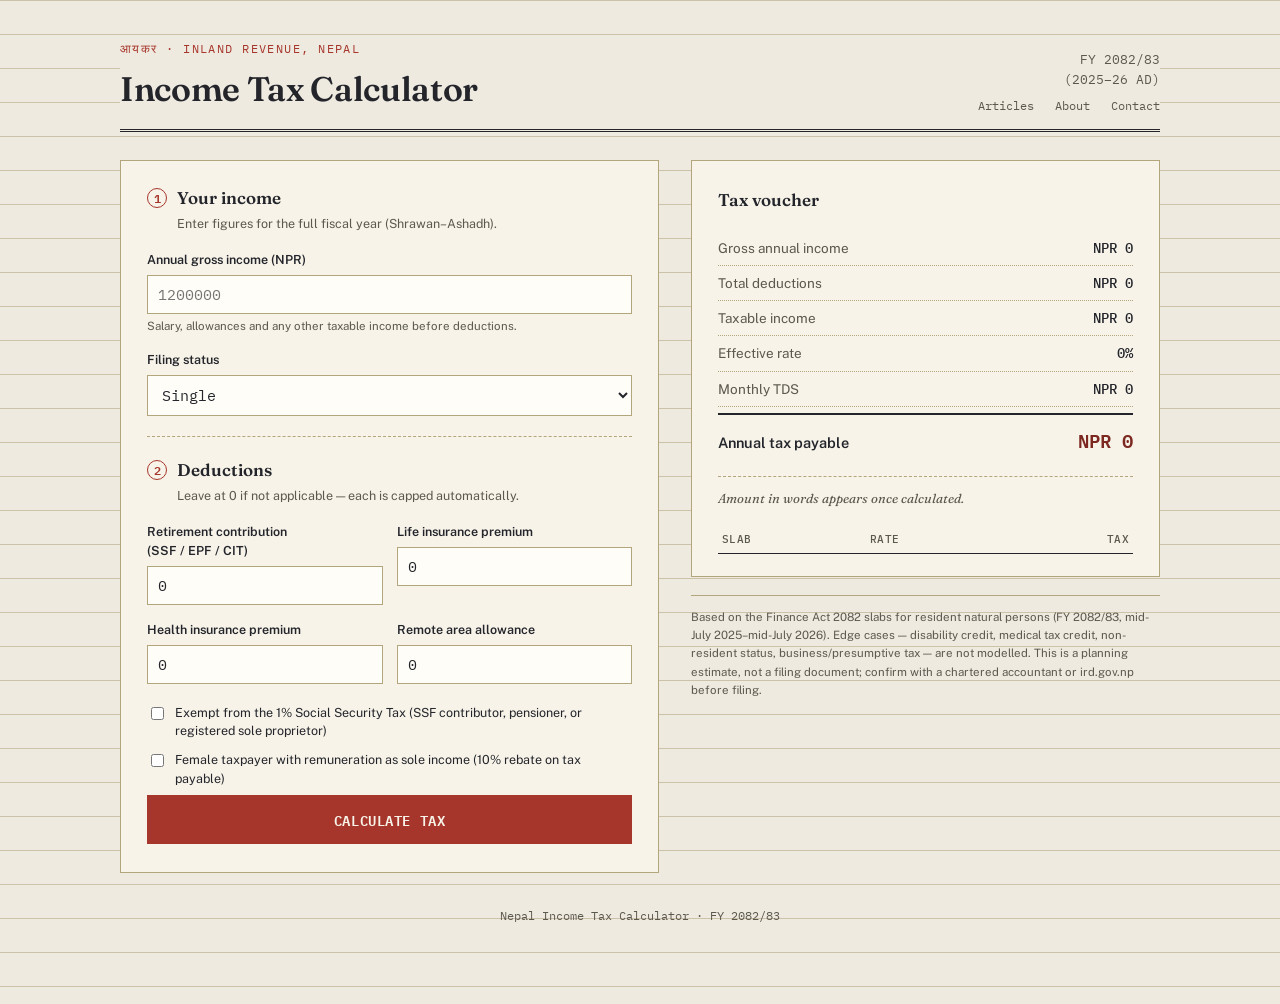
==== commit 9ed650c4: "Update title and description for tax calculator page" ====
--- a/index.html
+++ b/index.html
@@ -3,49 +3,392 @@
 <head>
 <meta charset="UTF-8">
 <meta name="viewport" content="width=device-width, initial-scale=1.0">
-<title>Articles | Nepal Income Tax Calculator</title>
-<meta name="description" content="Guides on Nepal income tax: slabs, deductions, SSF vs EPF, filing tips, and more.">
+<title>Nepal Income Tax Calculator FY 2082/83 (2025/26)</title>
+<meta name="description" content="Free Nepal income tax / TDS calculator for FY 2082/83 (2025-26). Progressive slabs, SSF/insurance deductions, female rebate, monthly TDS.">
 <link rel="preconnect" href="https://fonts.googleapis.com">
+<link rel="preconnect" href="https://fonts.gstatic.com" crossorigin>
 <link href="https://fonts.googleapis.com/css2?family=Fraunces:opsz,wght@9..144,400;9..144,500;9..144,600&family=Public+Sans:wght@400;500;600&family=IBM+Plex+Mono:wght@400;500;600&display=swap" rel="stylesheet">
-<link rel="stylesheet" href="../assets/style.css">
+<style>
+  :root{
+    --paper:#EFEAE0;
+    --paper-card:#F7F3E9;
+    --ink:#23252B;
+    --ink-soft:#5b584e;
+    --rule:#CBC2A8;
+    --rule-strong:#B3A67C;
+    --crimson:#A6362B;
+    --crimson-dark:#7C271F;
+    --gold:#9C7A2E;
+    --forest:#33513A;
+  }
+  *{box-sizing:border-box;}
+  html,body{margin:0;padding:0;}
+  body{
+    background:var(--paper);
+    background-image:
+      linear-gradient(var(--rule) 1px, transparent 1px);
+    background-size: 100% 34px;
+    color:var(--ink);
+    font-family:'Public Sans', sans-serif;
+    line-height:1.5;
+    padding: 40px 20px 80px;
+  }
+  .wrap{max-width:1040px;margin:0 auto;}
+  header{
+    display:flex; justify-content:space-between; align-items:flex-end;
+    border-bottom: 3px double var(--ink);
+    padding-bottom: 14px; margin-bottom: 28px;
+    background: var(--paper);
+  }
+  .eyebrow{
+    font-family:'IBM Plex Mono', monospace;
+    font-size:12px; letter-spacing:.12em; text-transform:uppercase;
+    color:var(--crimson); margin:0 0 6px;
+  }
+  h1{
+    font-family:'Fraunces', serif; font-weight:600; font-size:34px;
+    margin:0; letter-spacing:-0.01em;
+  }
+  header .fy{
+    font-family:'IBM Plex Mono', monospace; font-size:13px; text-align:right;
+    color:var(--ink-soft); background:var(--paper);
+  }
+  .layout{
+    display:grid; grid-template-columns: 1.15fr 1fr; gap: 32px;
+    align-items:start;
+  }
+  @media (max-width: 860px){ .layout{ grid-template-columns: 1fr; } }
+
+  .ledger{
+    background:var(--paper-card);
+    border:1px solid var(--rule-strong);
+    padding: 24px 26px 28px;
+  }
+  .ledger h2{
+    font-family:'Fraunces', serif; font-size:17px; font-weight:600;
+    margin:0 0 4px; display:flex; align-items:center; gap:10px;
+  }
+  .ledger h2 .num{
+    font-family:'IBM Plex Mono', monospace; font-size:12px; color:var(--crimson);
+    border:1px solid var(--crimson); width:20px; height:20px; border-radius:50%;
+    display:flex; align-items:center; justify-content:center; flex-shrink:0;
+  }
+  .ledger .sub{ font-size:12.5px; color:var(--ink-soft); margin:0 0 18px 30px;}
+
+  .field{ margin-bottom:16px; }
+  .field label{
+    display:block; font-size:12.5px; font-weight:600; color:var(--ink);
+    margin-bottom:5px;
+  }
+  .field .hint{ font-size:11.5px; color:var(--ink-soft); margin-top:4px; }
+  .field input[type=number], .field select{
+    width:100%; font-family:'IBM Plex Mono', monospace; font-size:15px;
+    padding:9px 10px; border:1px solid var(--rule-strong);
+    background:#FFFDF7; color:var(--ink);
+  }
+  .field input[type=number]:focus, .field select:focus{
+    outline:2px solid var(--crimson); outline-offset:1px;
+  }
+  .row2{ display:grid; grid-template-columns:1fr 1fr; gap:14px; }
+  .checks{ display:flex; flex-direction:column; gap:10px; margin-top:4px; }
+  .check{ display:flex; align-items:flex-start; gap:8px; font-size:12.5px; }
+  .check input{ margin-top:3px; }
+  .divider{ border:none; border-top:1px dashed var(--rule-strong); margin:20px 0; }
+
+  button.calc{
+    width:100%; margin-top:6px; padding:13px; font-family:'IBM Plex Mono', monospace;
+    font-size:14px; font-weight:600; letter-spacing:.04em; text-transform:uppercase;
+    background:var(--crimson); color:#F7F3E9; border:none; cursor:pointer;
+  }
+  button.calc:hover{ background:var(--crimson-dark); }
+
+  .result-col{ position:relative; }
+  .voucher{
+    background:var(--paper-card); border:1px solid var(--rule-strong);
+    padding:26px 26px 22px; min-height: 200px; position:relative; overflow:hidden;
+  }
+  .voucher h2{
+    font-family:'Fraunces', serif; font-size:17px; font-weight:600; margin:0 0 18px;
+  }
+  .line{
+    display:flex; justify-content:space-between; align-items:baseline;
+    padding:7px 0; border-bottom:1px dotted var(--rule-strong);
+    font-size:13.5px;
+  }
+  .line .lbl{ color:var(--ink-soft); }
+  .line .val{ font-family:'IBM Plex Mono', monospace; font-weight:500; }
+  .line.total{
+    border-bottom:none; border-top:2px solid var(--ink); margin-top:6px; padding-top:12px;
+  }
+  .line.total .lbl{ color:var(--ink); font-weight:600; font-size:14.5px; }
+  .line.total .val{ font-size:19px; font-weight:600; color:var(--crimson-dark); }
+
+  .words{
+    font-family:'Fraunces', serif; font-style:italic; font-size:13px;
+    color:var(--ink-soft); margin-top:14px; border-top:1px dashed var(--rule-strong);
+    padding-top:12px;
+  }
+
+  .slabtable{ width:100%; border-collapse:collapse; margin-top:18px; font-size:12px; }
+  .slabtable th{
+    text-align:left; font-family:'IBM Plex Mono', monospace; font-weight:500;
+    color:var(--ink-soft); border-bottom:1px solid var(--ink); padding:5px 4px;
+    text-transform:uppercase; letter-spacing:.03em; font-size:10.5px;
+  }
+  .slabtable td{
+    padding:6px 4px; border-bottom:1px dotted var(--rule);
+    font-family:'IBM Plex Mono', monospace;
+  }
+  .slabtable td:last-child, .slabtable th:last-child{ text-align:right; }
+
+  .stamp-zone{
+    position:absolute; top:20px; right:20px; width:112px; height:112px;
+    opacity:0; transform:scale(1.5) rotate(-14deg);
+    transition: opacity .35s ease, transform .45s cubic-bezier(.2,1.4,.4,1);
+    pointer-events:none;
+  }
+  .stamp-zone.show{ opacity:1; transform:scale(1) rotate(-9deg); }
+  .stamp-zone svg{ width:100%; height:100%; }
+
+  .note{
+    font-size:11.5px; color:var(--ink-soft); margin-top:18px; line-height:1.6;
+    border-top:1px solid var(--rule-strong); padding-top:12px;
+  }
+  footer{
+    margin-top:34px; text-align:center; font-size:11.5px; color:var(--ink-soft);
+    font-family:'IBM Plex Mono', monospace;
+  }
+</style>
 </head>
 <body>
 <div class="wrap">
-  <header class="site">
+
+  <header>
     <div>
-      <p class="eyebrow">Guides</p>
-      <h1>Articles</h1>
+      <p class="eyebrow">आयकर &middot; Inland Revenue, Nepal</p>
+      <h1>Income Tax Calculator</h1>
     </div>
-    <nav class="sitenav">
-      <a href="../index.html">Calculator</a>
-      <a href="../about.html">About</a>
-      <a href="../contact.html">Contact</a>
-    </nav>
+    <div style="text-align:right;">
+      <div class="fy">FY 2082/83<br>(2025&ndash;26 AD)</div>
+      <nav style="font-family:'IBM Plex Mono', monospace; font-size:12px; margin-top:8px;">
+        <a href="articles/index.html" style="color:var(--ink-soft); text-decoration:none; margin-left:14px;">Articles</a>
+        <a href="about.html" style="color:var(--ink-soft); text-decoration:none; margin-left:14px;">About</a>
+        <a href="contact.html" style="color:var(--ink-soft); text-decoration:none; margin-left:14px;">Contact</a>
+      </nav>
+    </div>
   </header>
 
-  <p>Plain-language guides on Nepal's income tax system — slabs, deductions, and the details that trip people up when they file. New guides are added regularly.</p>
-
-  <ul class="article-list">
-    <li>
-      <a href="tax-slabs-fy-2082-83.html">Nepal Income Tax Slabs for FY 2082/83, Explained</a>
-      <div class="desc">A full breakdown of the current progressive slabs for single filers and couples, with worked examples.</div>
-    </li>
-    <li>
-      <a href="ssf-vs-epf-vs-cit.html">SSF vs EPF vs CIT: Which Retirement Deduction Should You Claim?</a>
-      <div class="desc">How Nepal's three main retirement schemes differ, and how each affects your taxable income.</div>
-    </li>
-    <li>
-      <a href="female-tax-rebate-nepal.html">The 10% Female Tax Rebate in Nepal: Who Qualifies and How It Works</a>
-      <div class="desc">Eligibility rules and a worked example of how the rebate is applied to tax payable.</div>
-    </li>
-  </ul>
-
-  <p style="margin-top:28px; color:var(--ink-soft); font-size:13.5px;">More guides on remote area allowance, insurance deductions, TDS on salary, and filing deadlines are coming soon.</p>
-
-  <footer class="site">
-    <span>&copy; 2026 Nepal Income Tax Calculator</span>
-    <span><a href="../privacy.html">Privacy Policy</a> &middot; <a href="../about.html">About</a></span>
-  </footer>
+  <div class="layout">
+
+    <div class="ledger">
+      <h2><span class="num">1</span> Your income</h2>
+      <p class="sub">Enter figures for the full fiscal year (Shrawan&ndash;Ashadh).</p>
+
+      <div class="field">
+        <label for="gross">Annual gross income (NPR)</label>
+        <input type="number" id="gross" min="0" step="1000" placeholder="1200000">
+        <div class="hint">Salary, allowances and any other taxable income before deductions.</div>
+      </div>
+
+      <div class="field">
+        <label for="status">Filing status</label>
+        <select id="status">
+          <option value="single">Single</option>
+          <option value="couple">Couple (joint)</option>
+        </select>
+      </div>
+
+      <hr class="divider">
+      <h2><span class="num">2</span> Deductions</h2>
+      <p class="sub">Leave at 0 if not applicable &mdash; each is capped automatically.</p>
+
+      <div class="row2">
+        <div class="field">
+          <label for="retire">Retirement contribution<br>(SSF / EPF / CIT)</label>
+          <input type="number" id="retire" min="0" step="1000" value="0">
+        </div>
+        <div class="field">
+          <label for="life">Life insurance premium</label>
+          <input type="number" id="life" min="0" step="500" value="0">
+        </div>
+      </div>
+      <div class="row2">
+        <div class="field">
+          <label for="health">Health insurance premium</label>
+          <input type="number" id="health" min="0" step="500" value="0">
+        </div>
+        <div class="field">
+          <label for="remote">Remote area allowance</label>
+          <input type="number" id="remote" min="0" step="1000" value="0">
+        </div>
+      </div>
+
+      <div class="checks">
+        <label class="check"><input type="checkbox" id="ssfExempt"> Exempt from the 1% Social Security Tax (SSF contributor, pensioner, or registered sole proprietor)</label>
+        <label class="check"><input type="checkbox" id="femaleRebate"> Female taxpayer with remuneration as sole income (10% rebate on tax payable)</label>
+      </div>
+
+      <button class="calc" id="calcBtn">Calculate tax</button>
+    </div>
+
+    <div class="result-col">
+      <div class="voucher" id="voucher">
+        <h2>Tax voucher</h2>
+
+        <div class="line"><span class="lbl">Gross annual income</span><span class="val" id="rGross">NPR 0</span></div>
+        <div class="line"><span class="lbl">Total deductions</span><span class="val" id="rDeduct">NPR 0</span></div>
+        <div class="line"><span class="lbl">Taxable income</span><span class="val" id="rTaxable">NPR 0</span></div>
+        <div class="line"><span class="lbl">Effective rate</span><span class="val" id="rEff">0%</span></div>
+        <div class="line"><span class="lbl">Monthly TDS</span><span class="val" id="rMonthly">NPR 0</span></div>
+        <div class="line total"><span class="lbl">Annual tax payable</span><span class="val" id="rTotal">NPR 0</span></div>
+
+        <p class="words" id="rWords">Amount in words appears once calculated.</p>
+
+        <table class="slabtable">
+          <thead><tr><th>Slab</th><th>Rate</th><th>Tax</th></tr></thead>
+          <tbody id="slabBody"></tbody>
+        </table>
+
+        <div class="stamp-zone" id="stampZone">
+          <svg viewBox="0 0 120 120">
+            <circle cx="60" cy="60" r="52" fill="none" stroke="#A6362B" stroke-width="3" stroke-dasharray="4 3"/>
+            <circle cx="60" cy="60" r="43" fill="none" stroke="#A6362B" stroke-width="1.5"/>
+            <text x="60" y="42" text-anchor="middle" font-family="IBM Plex Mono, monospace" font-size="9" fill="#A6362B" font-weight="600" letter-spacing="1">CALCULATED</text>
+            <text x="60" y="68" text-anchor="middle" font-family="Fraunces, serif" font-size="17" fill="#A6362B" font-weight="600">कर</text>
+            <text x="60" y="88" text-anchor="middle" font-family="IBM Plex Mono, monospace" font-size="8" fill="#A6362B" letter-spacing="1">FY 2082/83</text>
+          </svg>
+        </div>
+      </div>
+
+      <p class="note">Based on the Finance Act 2082 slabs for resident natural persons (FY 2082/83, mid-July 2025&ndash;mid-July 2026). Edge cases &mdash; disability credit, medical tax credit, non-resident status, business/presumptive tax &mdash; are not modelled. This is a planning estimate, not a filing document; confirm with a chartered accountant or ird.gov.np before filing.</p>
+    </div>
+
+  </div>
+
+  <footer>Nepal Income Tax Calculator &middot; FY 2082/83</footer>
 </div>
+
+<script>
+function slabsFor(status){
+  if(status === 'couple'){
+    return [
+      [0, 600000, 0.01],
+      [600000, 800000, 0.10],
+      [800000, 1100000, 0.20],
+      [1100000, 2000000, 0.30],
+      [2000000, 5000000, 0.36],
+      [5000000, Infinity, 0.39]
+    ];
+  }
+  return [
+    [0, 500000, 0.01],
+    [500000, 700000, 0.10],
+    [700000, 1000000, 0.20],
+    [1000000, 2000000, 0.30],
+    [2000000, 5000000, 0.36],
+    [5000000, Infinity, 0.39]
+  ];
+}
+
+function fmt(n){
+  n = Math.round(n);
+  return 'NPR ' + n.toLocaleString('en-IN');
+}
+
+function numberToWordsNPR(n){
+  n = Math.round(n);
+  if(n === 0) return 'Zero rupees only.';
+  const ones = ['','one','two','three','four','five','six','seven','eight','nine','ten',
+    'eleven','twelve','thirteen','fourteen','fifteen','sixteen','seventeen','eighteen','nineteen'];
+  const tens = ['','','twenty','thirty','forty','fifty','sixty','seventy','eighty','ninety'];
+  function twoDigit(x){
+    if(x < 20) return ones[x];
+    return tens[Math.floor(x/10)] + (x%10 ? '-' + ones[x%10] : '');
+  }
+  function threeDigit(x){
+    let s = '';
+    if(x >= 100){ s += ones[Math.floor(x/100)] + ' hundred'; x = x % 100; if(x) s += ' '; }
+    if(x) s += twoDigit(x);
+    return s;
+  }
+  let crore = Math.floor(n / 10000000); n %= 10000000;
+  let lakh = Math.floor(n / 100000); n %= 100000;
+  let thousand = Math.floor(n / 1000); n %= 1000;
+  let rest = n;
+  let parts = [];
+  if(crore) parts.push(threeDigit(crore) + ' crore');
+  if(lakh) parts.push(threeDigit(lakh) + ' lakh');
+  if(thousand) parts.push(threeDigit(thousand) + ' thousand');
+  if(rest) parts.push(threeDigit(rest));
+  let words = parts.join(' ');
+  words = words.charAt(0).toUpperCase() + words.slice(1);
+  return words + ' rupees only.';
+}
+
+document.getElementById('calcBtn').addEventListener('click', function(){
+  const gross = parseFloat(document.getElementById('gross').value) || 0;
+  const status = document.getElementById('status').value;
+  const retireRaw = parseFloat(document.getElementById('retire').value) || 0;
+  const lifeRaw = parseFloat(document.getElementById('life').value) || 0;
+  const healthRaw = parseFloat(document.getElementById('health').value) || 0;
+  const remoteRaw = parseFloat(document.getElementById('remote').value) || 0;
+  const ssfExempt = document.getElementById('ssfExempt').checked;
+  const femaleRebate = document.getElementById('femaleRebate').checked;
+
+  const retire = Math.min(retireRaw, 500000, gross/3);
+  const life = Math.min(lifeRaw, 40000);
+  const health = Math.min(healthRaw, 20000);
+  const remote = Math.min(remoteRaw, 50000);
+  const totalDeduct = retire + life + health + remote;
+
+  const taxable = Math.max(gross - totalDeduct, 0);
+
+  const slabs = slabsFor(status);
+  let tax = 0;
+  let remaining = taxable;
+  let breakdown = [];
+
+  for(const [from, to, rate] of slabs){
+    if(remaining <= 0) break;
+    const bandSize = (to === Infinity) ? remaining : Math.min(to - from, remaining);
+    if(bandSize <= 0) continue;
+    let bandTax = bandSize * rate;
+    if(ssfExempt && rate === 0.01) bandTax = 0;
+    tax += bandTax;
+    breakdown.push({from, to, rate, bandSize, bandTax});
+    remaining -= bandSize;
+  }
+
+  if(femaleRebate) tax = tax * 0.9;
+
+  const effRate = gross > 0 ? (tax / gross * 100) : 0;
+  const monthly = tax / 12;
+
+  document.getElementById('rGross').textContent = fmt(gross);
+  document.getElementById('rDeduct').textContent = fmt(totalDeduct);
+  document.getElementById('rTaxable').textContent = fmt(taxable);
+  document.getElementById('rEff').textContent = effRate.toFixed(1) + '%';
+  document.getElementById('rMonthly').textContent = fmt(monthly);
+  document.getElementById('rTotal').textContent = fmt(tax);
+  document.getElementById('rWords').textContent = numberToWordsNPR(tax);
+
+  const body = document.getElementById('slabBody');
+  body.innerHTML = '';
+  breakdown.forEach(b=>{
+    const tr = document.createElement('tr');
+    const rateLabel = (ssfExempt && b.rate === 0.01) ? '0% (exempt)' : (b.rate*100) + '%';
+    const toLabel = b.to === Infinity ? 'above' : fmt(b.to);
+    tr.innerHTML = '<td>' + fmt(b.from) + ' &ndash; ' + toLabel + '</td>' +
+                   '<td>' + rateLabel + '</td>' +
+                   '<td>' + fmt(b.bandTax) + '</td>';
+    body.appendChild(tr);
+  });
+
+  const stamp = document.getElementById('stampZone');
+  stamp.classList.remove('show');
+  void stamp.offsetWidth;
+  stamp.classList.add('show');
+});
+</script>
 </body>
 </html>
